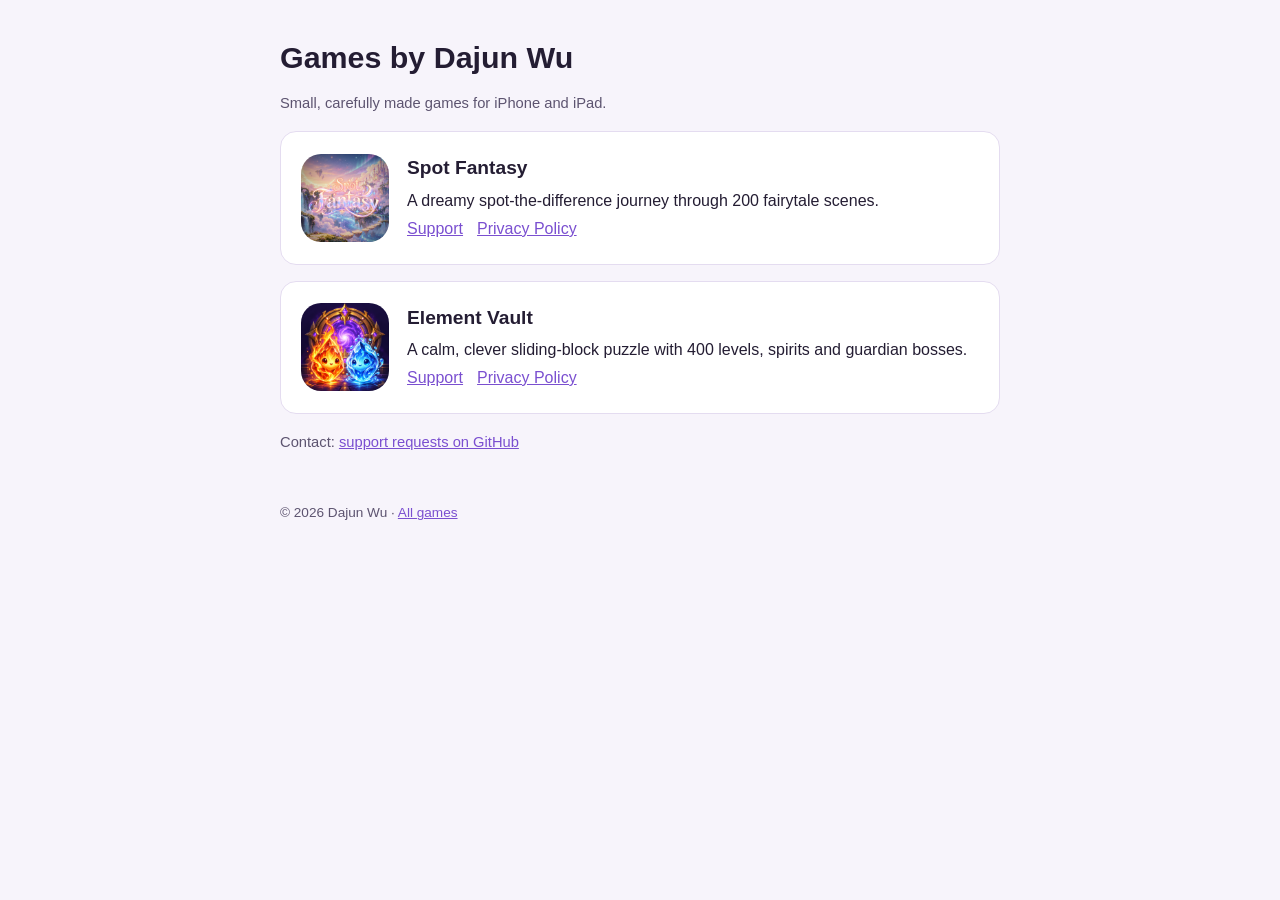
==== index.html @ 58444ac5 "Developer site: privacy policies, support pages, app-ads.txt placeholder Co-Authored-By: Claude Opus" ====
<!doctype html>
<html lang="en"><head><meta charset="utf-8"><meta name="viewport" content="width=device-width,initial-scale=1">
<title>Games by Dajun Wu</title><meta name="description" content="Games by Dajun Wu: Spot Fantasy and Element Vault."><link rel="stylesheet" href="/style.css"></head>
<body><main><h1>Games by Dajun Wu</h1><p class='meta'>Small, carefully made games for iPhone and iPad.</p><div class="card"><img src="/assets/spot-fantasy.png" alt="Spot Fantasy icon"><div><h2>Spot Fantasy</h2><p>A dreamy spot-the-difference journey through 200 fairytale scenes.</p>
<p class="links"><a href="/spot-fantasy/support.html">Support</a><a href="/spot-fantasy/privacy.html">Privacy Policy</a></p></div></div><div class="card"><img src="/assets/element-vault.png" alt="Element Vault icon"><div><h2>Element Vault</h2><p>A calm, clever sliding-block puzzle with 400 levels, spirits and guardian bosses.</p>
<p class="links"><a href="/element-vault/support.html">Support</a><a href="/element-vault/privacy.html">Privacy Policy</a></p></div></div><p class='meta'>Contact: <a href='https://github.com/michael1993nf-ai/michael1993nf-ai.github.io/issues'>support requests on GitHub</a></p><footer>© 2026 Dajun Wu · <a href="/">All games</a></footer></main></body></html>
---- style.css ----
:root{--bg:#f7f4fb;--card:#fff;--ink:#241d33;--dim:#5d5470;--accent:#7a4fd0;--line:#e4dcf0}
@media (prefers-color-scheme:dark){:root{--bg:#15111e;--card:#1f1a2b;--ink:#efeaf7;--dim:#b3a9c7;--accent:#b99cff;--line:#342b47}}
*{box-sizing:border-box}body{margin:0;background:var(--bg);color:var(--ink);font:16px/1.65 -apple-system,BlinkMacSystemFont,"Segoe UI",Roboto,"PingFang SC","Hiragino Sans","Noto Sans CJK SC",sans-serif}
main{max-width:760px;margin:0 auto;padding:32px 20px 64px}a{color:var(--accent)}h1{font-size:1.9rem;line-height:1.25;margin:.2em 0 .3em}
h2{font-size:1.2rem;margin:1.8em 0 .4em}.meta{color:var(--dim);font-size:.92rem}.card{background:var(--card);border:1px solid var(--line);border-radius:16px;padding:20px;margin:16px 0;display:flex;gap:18px;align-items:center}
.card img{width:88px;height:88px;border-radius:20px;flex:none}.card h2{margin:0 0 .2em}.card p{margin:.1em 0}.links a{margin-right:14px;white-space:nowrap}
.head{display:flex;gap:16px;align-items:center}.head img{width:64px;height:64px;border-radius:15px}nav{font-size:.92rem;margin-bottom:18px}hr{border:0;border-top:1px solid var(--line);margin:40px 0}
ul{padding-left:1.3em}li{margin:.25em 0}footer{color:var(--dim);font-size:.85rem;margin-top:48px}
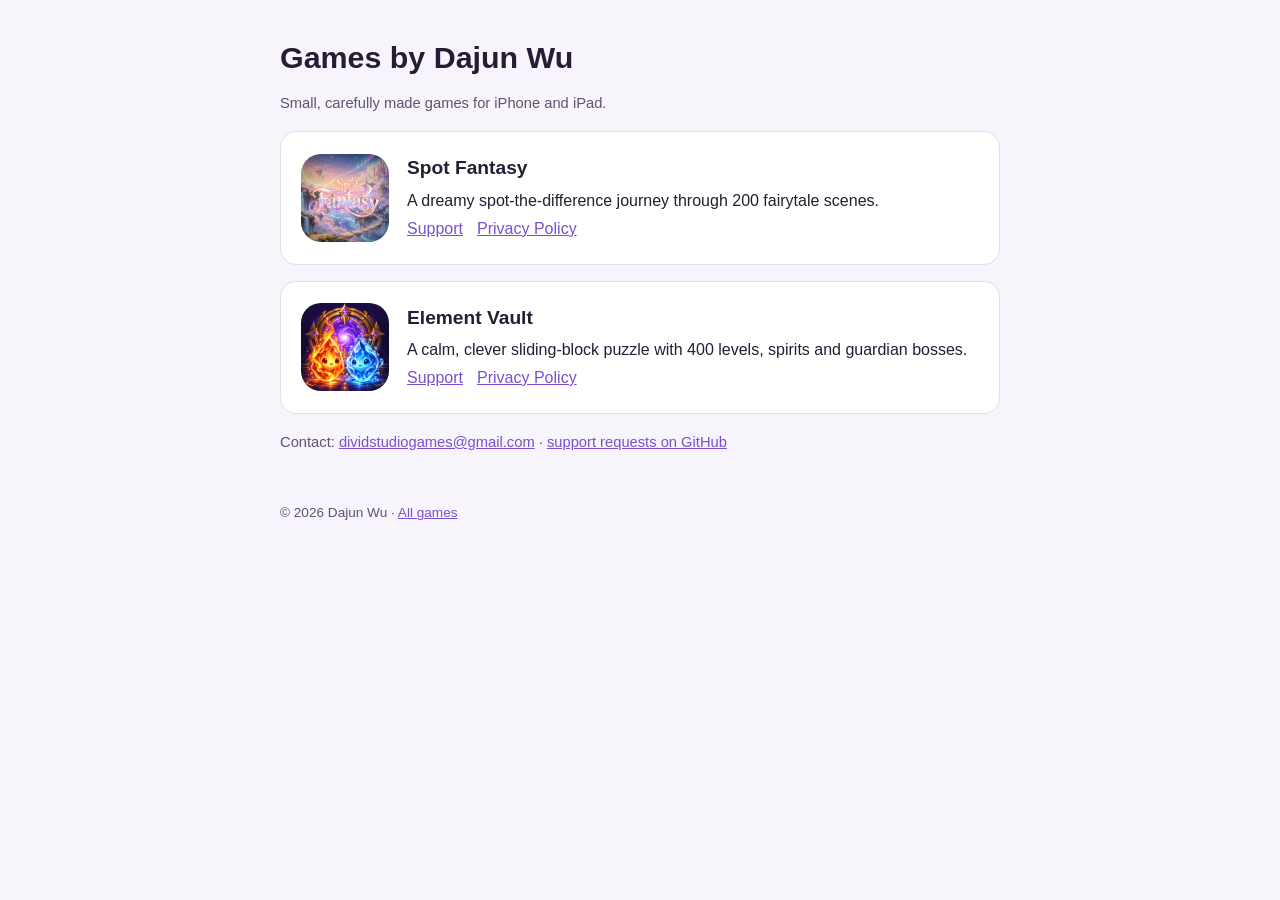
==== commit 798f45a4: "Contact email: dividstudiogames@gmail.com Co-Authored-By: Claude Opus 5.5 <noreply@anthropic.com>" ====
--- a/index.html
+++ b/index.html
@@ -3,4 +3,4 @@
 <title>Games by Dajun Wu</title><meta name="description" content="Games by Dajun Wu: Spot Fantasy and Element Vault."><link rel="stylesheet" href="/style.css"></head>
 <body><main><h1>Games by Dajun Wu</h1><p class='meta'>Small, carefully made games for iPhone and iPad.</p><div class="card"><img src="/assets/spot-fantasy.png" alt="Spot Fantasy icon"><div><h2>Spot Fantasy</h2><p>A dreamy spot-the-difference journey through 200 fairytale scenes.</p>
 <p class="links"><a href="/spot-fantasy/support.html">Support</a><a href="/spot-fantasy/privacy.html">Privacy Policy</a></p></div></div><div class="card"><img src="/assets/element-vault.png" alt="Element Vault icon"><div><h2>Element Vault</h2><p>A calm, clever sliding-block puzzle with 400 levels, spirits and guardian bosses.</p>
-<p class="links"><a href="/element-vault/support.html">Support</a><a href="/element-vault/privacy.html">Privacy Policy</a></p></div></div><p class='meta'>Contact: <a href='https://github.com/michael1993nf-ai/michael1993nf-ai.github.io/issues'>support requests on GitHub</a></p><footer>© 2026 Dajun Wu · <a href="/">All games</a></footer></main></body></html>
+<p class="links"><a href="/element-vault/support.html">Support</a><a href="/element-vault/privacy.html">Privacy Policy</a></p></div></div><p class='meta'>Contact: <a href='mailto:dividstudiogames@gmail.com'>dividstudiogames@gmail.com</a> · <a href='https://github.com/michael1993nf-ai/michael1993nf-ai.github.io/issues'>support requests on GitHub</a></p><footer>© 2026 Dajun Wu · <a href="/">All games</a></footer></main></body></html>
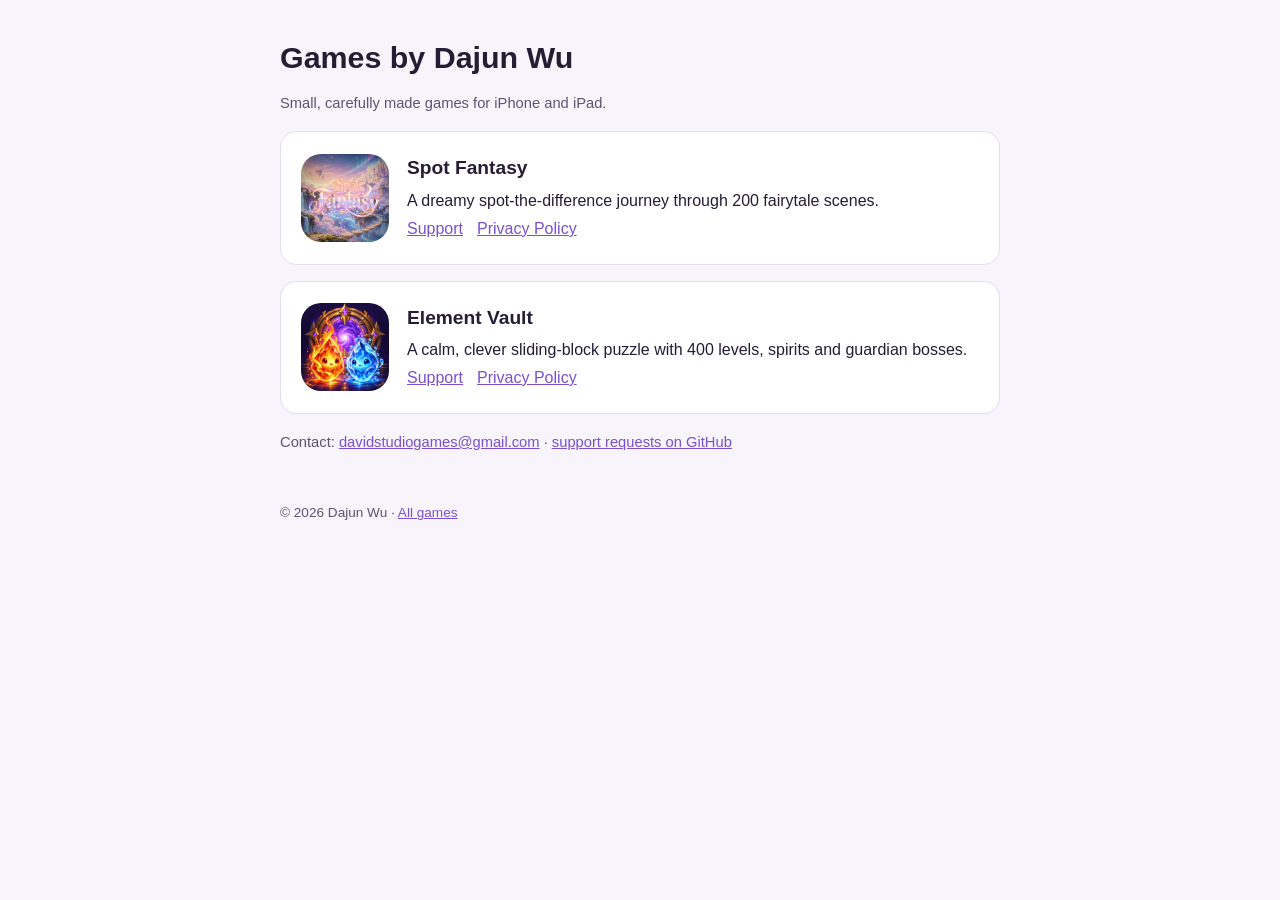
==== commit 9c19b7d3: "app-ads.txt: AdMob publisher line; contact email davidstudiogames@gmail.com Co-Authored-By: Claude O" ====
--- a/index.html
+++ b/index.html
@@ -3,4 +3,4 @@
 <title>Games by Dajun Wu</title><meta name="description" content="Games by Dajun Wu: Spot Fantasy and Element Vault."><link rel="stylesheet" href="/style.css"></head>
 <body><main><h1>Games by Dajun Wu</h1><p class='meta'>Small, carefully made games for iPhone and iPad.</p><div class="card"><img src="/assets/spot-fantasy.png" alt="Spot Fantasy icon"><div><h2>Spot Fantasy</h2><p>A dreamy spot-the-difference journey through 200 fairytale scenes.</p>
 <p class="links"><a href="/spot-fantasy/support.html">Support</a><a href="/spot-fantasy/privacy.html">Privacy Policy</a></p></div></div><div class="card"><img src="/assets/element-vault.png" alt="Element Vault icon"><div><h2>Element Vault</h2><p>A calm, clever sliding-block puzzle with 400 levels, spirits and guardian bosses.</p>
-<p class="links"><a href="/element-vault/support.html">Support</a><a href="/element-vault/privacy.html">Privacy Policy</a></p></div></div><p class='meta'>Contact: <a href='mailto:dividstudiogames@gmail.com'>dividstudiogames@gmail.com</a> · <a href='https://github.com/michael1993nf-ai/michael1993nf-ai.github.io/issues'>support requests on GitHub</a></p><footer>© 2026 Dajun Wu · <a href="/">All games</a></footer></main></body></html>
+<p class="links"><a href="/element-vault/support.html">Support</a><a href="/element-vault/privacy.html">Privacy Policy</a></p></div></div><p class='meta'>Contact: <a href='mailto:davidstudiogames@gmail.com'>davidstudiogames@gmail.com</a> · <a href='https://github.com/michael1993nf-ai/michael1993nf-ai.github.io/issues'>support requests on GitHub</a></p><footer>© 2026 Dajun Wu · <a href="/">All games</a></footer></main></body></html>
